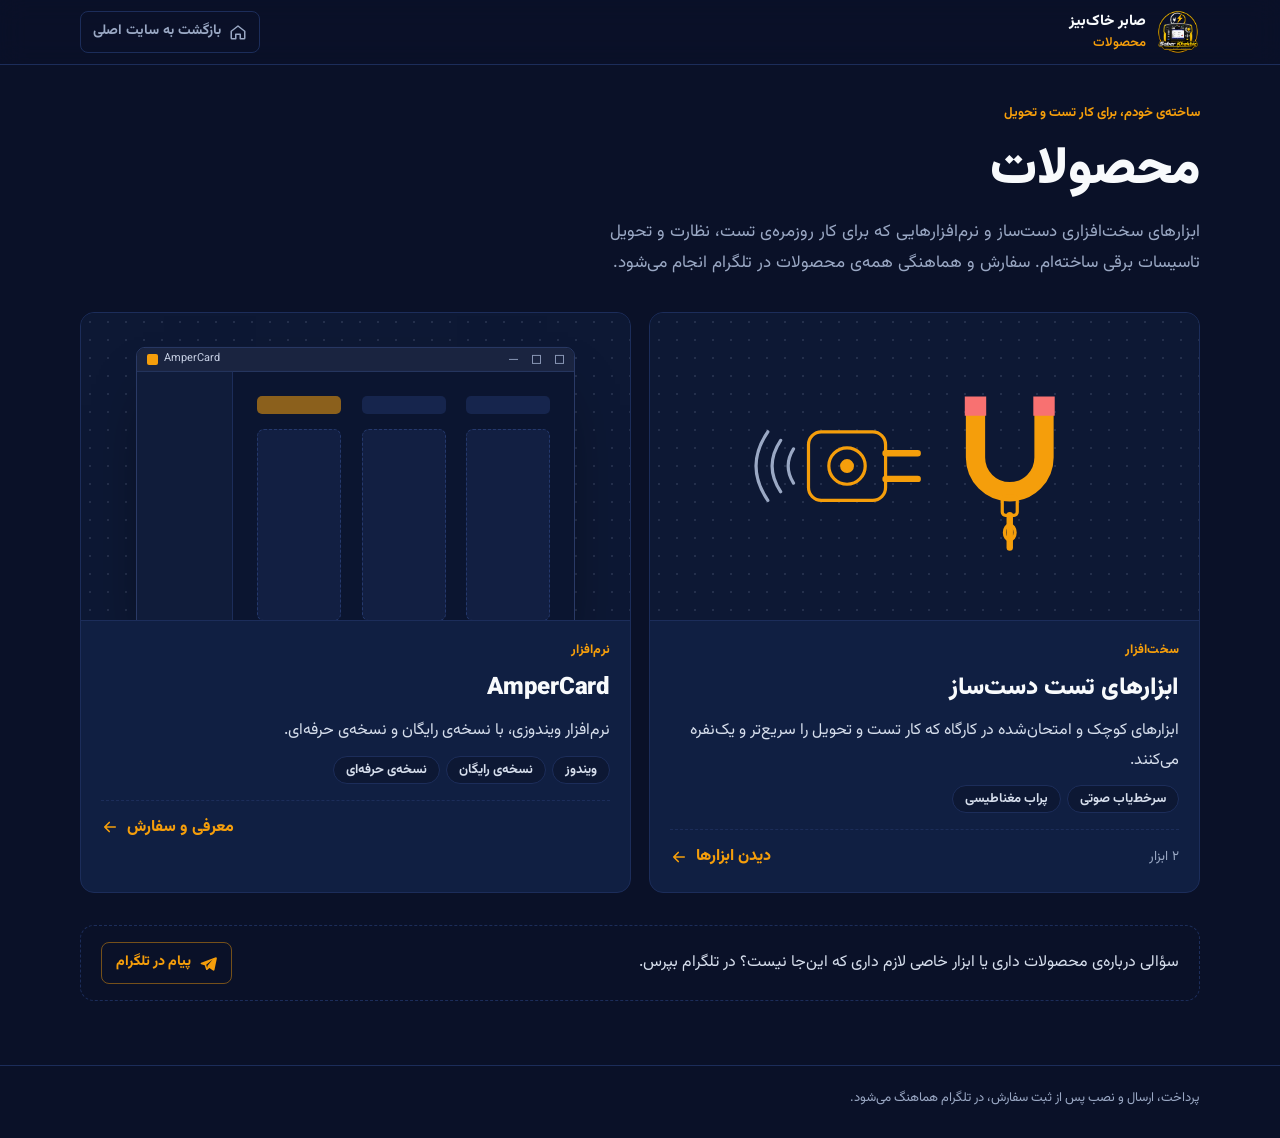
==== products/index.html @ 345f14aa "Products section: hub with hardware and software, AmperCard page scaffold, menu rename Co-Authored-B" ====
<!DOCTYPE html>
<html lang="fa" dir="rtl">
<head>
    <meta charset="UTF-8">
    <meta name="viewport" content="width=device-width, initial-scale=1.0, viewport-fit=cover">
    <title>محصولات | صابر خاک‌بیز</title>
    <meta name="description" content="محصولات صابر خاک‌بیز برای تست و تحویل تاسیسات برقی: ابزارهای سخت‌افزاری دست‌ساز و نرم‌افزار AmperCard. سفارش در تلگرام." />
    <meta name="theme-color" content="#0a1128" />
    <link rel="icon" type="image/png" href="../images/favicon.png" />
    <style>
/* Products hub: two entry cards, hardware (../shop/) and software (../software/).
   Same palette and self-hosted font as the rest of the site. */
@font-face {
    font-family: "Vazirmatn";
    src: url("../fonts/Vazirmatn-Variable.woff2") format("woff2 supports variations"),
         url("../fonts/Vazirmatn-Variable.woff2") format("woff2-variations");
    font-weight: 100 900;
    font-style: normal;
    font-display: swap;
}

:root {
    --bg: #0a1128;
    --surface: #101f42;
    --surface-2: #0d1834;
    --line: #1c2d5a;
    --ink: #f8fafc;
    --body: #d6deec;
    --muted: #9aa8c4;
    --accent: #f59e0b;
    --accent-glow: #fbbf24;
    --accent-ink: #0a1128;
    --pole: #f87171;
    --win-bar: #1a2440;
    --f-body: "Vazirmatn", Tahoma, "Segoe UI", sans-serif;
    --f-latin: "Segoe UI", "Vazirmatn", system-ui, sans-serif;
    --r: 14px;
    --maxw: 1152px;
    color-scheme: dark;
}

* { box-sizing: border-box; }
body {
    margin: 0; background: var(--bg); color: var(--ink);
    font-family: var(--f-body); font-size: 16px; line-height: 1.85;
    -webkit-font-smoothing: antialiased;
}
a { color: inherit; }
:focus-visible { outline: 2px solid var(--accent); outline-offset: 3px; }
h1, h2, h3 { text-wrap: balance; margin: 0; }
p { margin: 0; }
img { max-width: 100%; }
[hidden] { display: none !important; }

.wrap {
    max-width: var(--maxw); margin: 0 auto;
    padding-left: max(16px, env(safe-area-inset-left, 0px));
    padding-right: max(16px, env(safe-area-inset-right, 0px));
}
.ico { width: 18px; height: 18px; flex: none; }

/* ---------- header ---------- */
.topbar {
    position: sticky; top: 0; z-index: 20;
    background: rgba(10, 17, 40, .9); backdrop-filter: blur(12px); -webkit-backdrop-filter: blur(12px);
    border-bottom: 1px solid var(--line); padding-top: env(safe-area-inset-top, 0px);
}
.topbar .wrap { display: flex; align-items: center; justify-content: space-between; gap: 12px; padding-block: 10px; }
.brand { display: flex; align-items: center; gap: 10px; text-decoration: none; min-width: 0; }
.brand img { width: 44px; height: 44px; object-fit: contain; flex: none; }
.brand-txt { display: grid; min-width: 0; line-height: 1.5; }
.brand-name { font-weight: 800; font-size: 15px; }
.brand-sub { font-size: 13px; font-weight: 600; color: var(--accent); }
.tbtn {
    display: inline-flex; align-items: center; gap: 8px; font-size: 14px; font-weight: 700;
    text-decoration: none; color: var(--muted); border: 1px solid var(--line); border-radius: 8px; padding: 7px 12px; white-space: nowrap;
}
.tbtn:hover { border-color: var(--accent); color: var(--ink); }
@media (max-width: 560px) { .tbtn .tbtn-label { display: none; } }

/* ---------- hero ---------- */
main.wrap { padding-block: 36px 64px; display: grid; gap: 32px; }
.hero { display: grid; gap: 12px; max-width: 720px; }
.eyebrow { font-size: 13px; font-weight: 700; color: var(--accent); }
.hero h1 { font-weight: 900; font-size: clamp(32px, 6vw, 52px); line-height: 1.3; }
.hero p { color: var(--muted); font-size: 17px; max-width: 60ch; }

/* ---------- the two entry cards ---------- */
.doors { display: grid; gap: 18px; grid-template-columns: minmax(0, 1fr); }
@media (min-width: 820px) { .doors { grid-template-columns: repeat(2, minmax(0, 1fr)); } }
.door {
    display: grid; grid-template-rows: auto 1fr; text-decoration: none; min-width: 0;
    background: var(--surface); border: 1px solid var(--line); border-radius: var(--r); overflow: hidden;
    transition: border-color .15s ease, transform .15s ease;
}
.door:hover { border-color: rgba(245, 158, 11, .6); transform: translateY(-3px); }
.door-art {
    position: relative; aspect-ratio: 16 / 9; max-width: 100%; display: grid; place-items: center; overflow: hidden;
    background-color: var(--surface-2);
    background-image: radial-gradient(rgba(154, 168, 196, .16) 1px, transparent 1.4px);
    background-size: 18px 18px; border-bottom: 1px solid var(--line);
}
.door-body { display: grid; gap: 10px; padding: 18px 20px 20px; align-content: start; }
.kicker { font-size: 12.5px; font-weight: 800; letter-spacing: .02em; color: var(--accent); }
.door h2 { font-size: 24px; font-weight: 900; line-height: 1.4; }
.door h2[dir="ltr"] { font-family: var(--f-latin); justify-self: start; letter-spacing: -.01em; }
.door p { color: var(--body); }
.tags { list-style: none; margin: 0; padding: 0; display: flex; flex-wrap: wrap; gap: 6px; }
.tags li { font-size: 13px; font-weight: 700; color: var(--body); border: 1px solid var(--line); border-radius: 999px; padding: 1px 12px; background: var(--surface-2); }
.tags li.more { color: var(--muted); border-style: dashed; }
.door-foot { display: flex; align-items: center; justify-content: space-between; gap: 10px; margin-top: 6px; padding-top: 12px; border-top: 1px dashed var(--line); }
.door-count { font-size: 13.5px; color: var(--muted); }
.go { display: inline-flex; align-items: center; gap: 8px; font-weight: 800; color: var(--accent); }
.go svg { width: 18px; height: 18px; transition: transform .15s ease; }
.door:hover .go svg { transform: translateX(-4px); }

/* hardware drawing */
.hw-art { width: 78%; height: auto; color: var(--accent); fill: none; stroke: currentColor; stroke-width: 3; stroke-linecap: round; stroke-linejoin: round; }
.hw-art .fill { fill: currentColor; }
.hw-art .thick { stroke-width: 6; }
.hw-art .soft { stroke: var(--muted); }
.hw-art .magnet { stroke-width: 18; stroke-linecap: butt; }
.hw-art .pole { stroke: var(--pole); stroke-width: 18; stroke-linecap: butt; }

/* software window */
.win {
    width: 80%; border-radius: 9px; overflow: hidden; border: 1px solid #2a3a66; background: var(--surface-2);
    box-shadow: 0 30px 60px -28px rgba(0, 0, 0, .8); transform: translateY(10%);
}
.win-bar { display: flex; align-items: center; justify-content: space-between; height: 24px; padding-left: 10px; background: var(--win-bar); border-bottom: 1px solid #2a3a66; font-family: var(--f-latin); font-size: 11px; color: #c7d0e4; }
.win-title { display: inline-flex; align-items: center; gap: 6px; }
.win-logo { width: 11px; height: 11px; border-radius: 2px; background: var(--accent); }
.win-ctl { display: flex; gap: 14px; padding-right: 10px; }
.win-ctl i { width: 9px; height: 9px; border: 1px solid #8794b3; }
.win-ctl i:first-child { height: 0; border-width: 1px 0 0; align-self: center; }
.win-body { aspect-ratio: 16 / 10; position: relative; background: #0b1530; }
.win-body img { width: 100%; height: 100%; object-fit: cover; object-position: top center; display: block; }
.sk { position: absolute; inset: 0; display: grid; grid-template-columns: 22% 1fr; }
.sk-side { background: #101c3a; border-right: 1px solid #1c2d5a; }
.sk-main { display: grid; grid-template-columns: repeat(3, 1fr); grid-template-rows: auto 1fr; gap: 7%; padding: 7%; }
.sk-main i { height: 18px; border-radius: 5px; background: #16254d; }
.sk-main i:first-child { background: rgba(245, 158, 11, .55); }
.sk-main b { border-radius: 7px; background: #121f42; border: 1px dashed #24386c; }

/* ---------- order strip ---------- */
.strip {
    display: flex; flex-wrap: wrap; align-items: center; justify-content: space-between; gap: 12px 20px;
    padding: 16px 20px; border-radius: var(--r); border: 1px dashed var(--line);
}
.strip p { color: var(--body); }
.btn-ghost {
    display: inline-flex; align-items: center; gap: 8px; text-decoration: none; font-weight: 800; font-size: 14px;
    color: var(--accent); border: 1px solid rgba(245, 158, 11, .45); border-radius: 8px; padding: 7px 14px;
}
.btn-ghost:hover { background: var(--accent); color: var(--accent-ink); }

.foot { border-top: 1px solid var(--line); }
.foot .wrap { padding-block: 20px calc(28px + env(safe-area-inset-bottom, 0px)); font-size: 13px; color: var(--muted); }

@media (prefers-reduced-motion: reduce) {
    .door, .go svg { transition: none; }
    .door:hover { transform: none; }
    .door:hover .go svg { transform: none; }
}
    </style>
</head>
<body>
    <header class="topbar">
        <div class="wrap">
            <a class="brand" href="./index.html">
                <img src="../images/logo.png" alt="" width="44" height="44" onerror="this.hidden=true">
                <span class="brand-txt">
                    <span class="brand-name">صابر خاک‌بیز</span>
                    <span class="brand-sub">محصولات</span>
                </span>
            </a>
            <a class="tbtn" href="../index.html">
                <svg class="ico" viewBox="0 0 24 24" fill="none" stroke="currentColor" stroke-width="2" stroke-linecap="round" stroke-linejoin="round" aria-hidden="true"><path d="M3 11l9-7 9 7v9a1 1 0 0 1-1 1h-5v-6H9v6H4a1 1 0 0 1-1-1z"/></svg>
                <span class="tbtn-label">بازگشت به سایت اصلی</span>
            </a>
        </div>
    </header>

    <main class="wrap">
        <section class="hero">
            <span class="eyebrow">ساخته‌ی خودم، برای کار تست و تحویل</span>
            <h1>محصولات</h1>
            <p>ابزارهای سخت‌افزاری دست‌ساز و نرم‌افزارهایی که برای کار روزمره‌ی تست، نظارت و تحویل تاسیسات برقی ساخته‌ام. سفارش و هماهنگی همه‌ی محصولات در تلگرام انجام می‌شود.</p>
        </section>

        <div class="doors">
            <a class="door" href="../shop/index.html">
                <div class="door-art" aria-hidden="true">
                    <svg class="hw-art" viewBox="0 0 400 200">
                        <g transform="translate(20 10)">
                            <rect x="72" y="58" width="72" height="64" rx="12"/>
                            <circle cx="108" cy="90" r="17"/><circle cx="108" cy="90" r="5" class="fill"/>
                            <path d="M144 78h30M144 102h30" class="thick"/>
                            <path d="M58 74q-10 16 0 32M46 66q-16 24 0 48M34 58q-22 32 0 64" class="soft"/>
                        </g>
                        <g transform="translate(170 10)">
                            <path d="M78 34v48a32 32 0 0 0 64 0V34" class="magnet"/>
                            <path d="M68 34h20M132 34h20" class="pole"/>
                            <rect x="103" y="118" width="14" height="18" rx="3"/>
                            <path d="M110 136v30" class="thick"/><ellipse cx="110" cy="152" rx="5" ry="7"/>
                        </g>
                    </svg>
                </div>
                <div class="door-body">
                    <span class="kicker">سخت‌افزار</span>
                    <h2>ابزارهای تست دست‌ساز</h2>
                    <p>ابزارهای کوچک و امتحان‌شده در کارگاه که کار تست و تحویل را سریع‌تر و یک‌نفره می‌کنند.</p>
                    <ul class="tags" id="hwList" data-more="و {n} ابزار دیگر" hidden></ul>
                    <div class="door-foot">
                        <span class="door-count" id="hwCount" data-tpl="{n} ابزار"></span>
                        <span class="go">دیدن ابزارها <svg viewBox="0 0 24 24" fill="none" stroke="currentColor" stroke-width="2.2" stroke-linecap="round" stroke-linejoin="round" aria-hidden="true"><path d="M19 12H5M11 6l-6 6 6 6"/></svg></span>
                    </div>
                </div>
            </a>

            <a class="door" href="../software/index.html">
                <div class="door-art" aria-hidden="true">
                    <div class="win" dir="ltr">
                        <div class="win-bar"><span class="win-title"><span class="win-logo"></span><span>AmperCard</span></span><span class="win-ctl"><i></i><i></i><i></i></span></div>
                        <div class="win-body" id="swShot">
                            <div class="sk"><span class="sk-side"></span><span class="sk-main"><i></i><i></i><i></i><b></b><b></b><b></b></span></div>
                        </div>
                    </div>
                </div>
                <div class="door-body">
                    <span class="kicker">نرم‌افزار</span>
                    <h2 id="swName" dir="ltr">AmperCard</h2>
                    <p id="swDesc">نرم‌افزار ویندوزی، با نسخه‌ی رایگان و نسخه‌ی حرفه‌ای.</p>
                    <ul class="tags" id="swList" hidden></ul>
                    <div class="door-foot">
                        <span class="door-count" id="swCount" data-tpl="{n} نرم‌افزار"></span>
                        <span class="go">معرفی و سفارش <svg viewBox="0 0 24 24" fill="none" stroke="currentColor" stroke-width="2.2" stroke-linecap="round" stroke-linejoin="round" aria-hidden="true"><path d="M19 12H5M11 6l-6 6 6 6"/></svg></span>
                    </div>
                </div>
            </a>
        </div>

        <aside class="strip">
            <p>سؤالی درباره‌ی محصولات داری یا ابزار خاصی لازم داری که این‌جا نیست؟ در تلگرام بپرس.</p>
            <a class="btn-ghost" href="https://t.me/saberk14z" target="_blank" rel="noopener">
                <svg class="ico" viewBox="0 0 24 24" aria-hidden="true"><path d="M21.5 4.5L2.9 11.7c-.9.4-.9 1.6.1 1.9l4.6 1.4 1.8 5.6c.3.8 1.3 1 1.9.4l2.6-2.5 4.8 3.5c.7.5 1.7.1 1.9-.7l3.2-15.2c.2-1-.8-1.9-1.8-1.6zM9.6 14.3l8.6-6.9-6.9 8.3-.3 3.1-1.4-4.5z" fill="currentColor"/></svg>
                پیام در تلگرام
            </a>
        </aside>
    </main>

    <footer class="foot">
        <div class="wrap"><p>پرداخت، ارسال و نصب پس از ثبت سفارش، در تلگرام هماهنگ می‌شود.</p></div>
    </footer>

    <script src="../shop/products.js"></script>
    <script src="../software/products.js"></script>
    <script src="hub.js"></script>
</body>
</html>
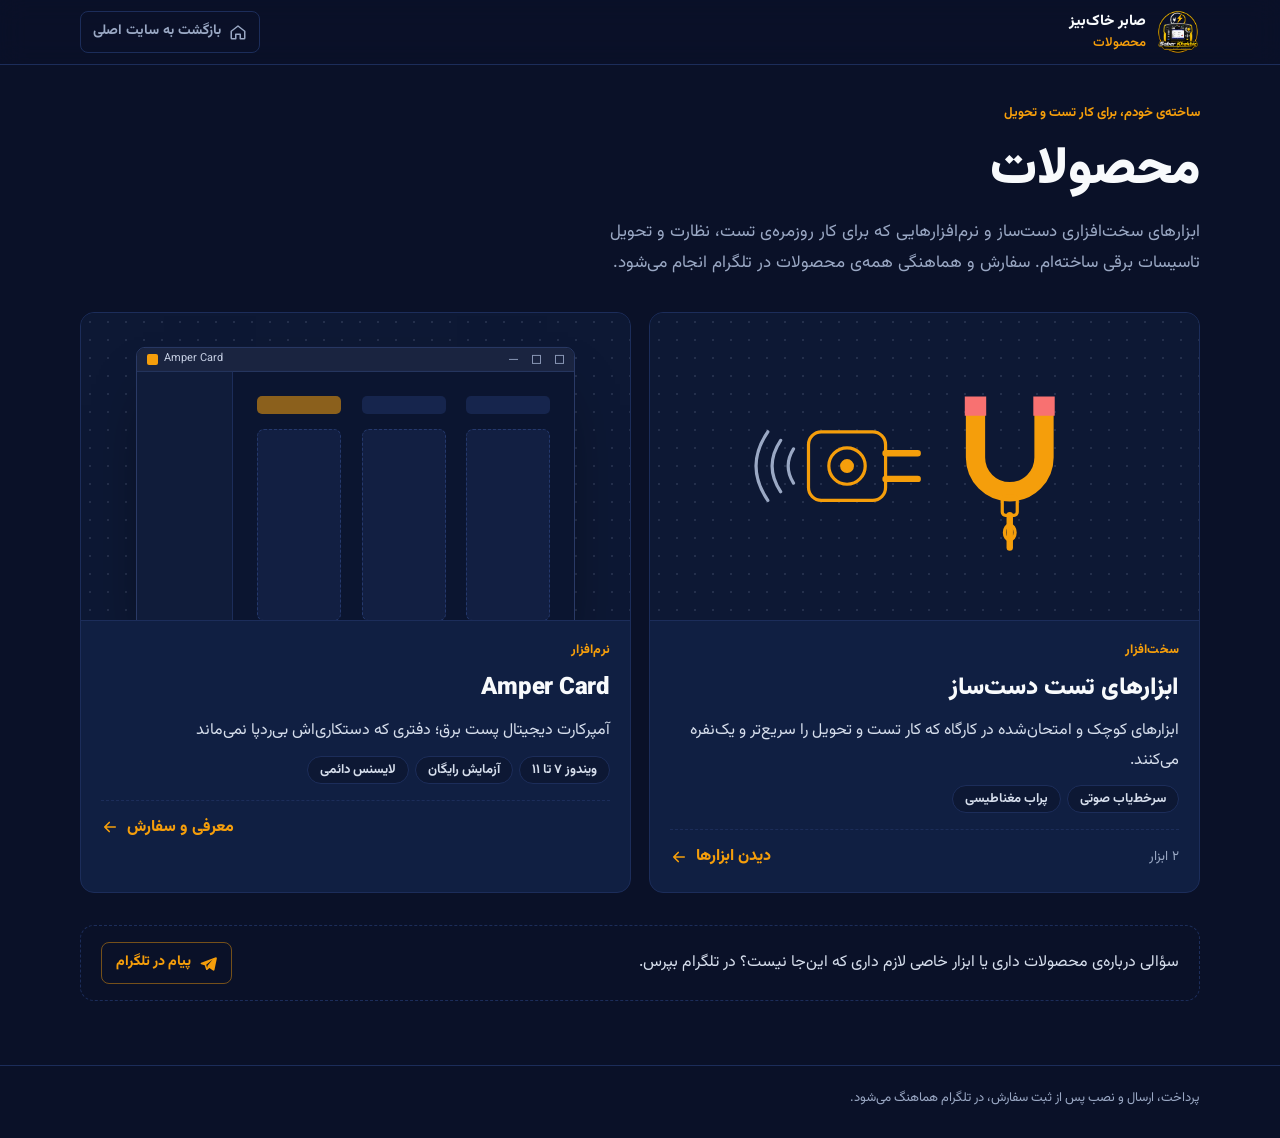
==== commit 193b937f: "Amper Card product page: content from README, key numbers, entry-window timeline, security table, sc" ====
--- a/products/index.html
+++ b/products/index.html
@@ -4,7 +4,7 @@
     <meta charset="UTF-8">
     <meta name="viewport" content="width=device-width, initial-scale=1.0, viewport-fit=cover">
     <title>محصولات | صابر خاک‌بیز</title>
-    <meta name="description" content="محصولات صابر خاک‌بیز برای تست و تحویل تاسیسات برقی: ابزارهای سخت‌افزاری دست‌ساز و نرم‌افزار AmperCard. سفارش در تلگرام." />
+    <meta name="description" content="محصولات صابر خاک‌بیز برای تست و تحویل تاسیسات برقی: ابزارهای سخت‌افزاری دست‌ساز و نرم‌افزار Amper Card. سفارش در تلگرام." />
     <meta name="theme-color" content="#0a1128" />
     <link rel="icon" type="image/png" href="../images/favicon.png" />
     <style>
@@ -134,7 +134,8 @@
 .win-ctl i { width: 9px; height: 9px; border: 1px solid #8794b3; }
 .win-ctl i:first-child { height: 0; border-width: 1px 0 0; align-self: center; }
 .win-body { aspect-ratio: 16 / 10; position: relative; background: #0b1530; }
-.win-body img { width: 100%; height: 100%; object-fit: cover; object-position: top center; display: block; }
+.win-body img { position: absolute; inset: 0; width: 100%; height: 100%; object-fit: cover; object-position: top center; display: block; }
+.win.has-shot .win-bar { display: none; }
 .sk { position: absolute; inset: 0; display: grid; grid-template-columns: 22% 1fr; }
 .sk-side { background: #101c3a; border-right: 1px solid #1c2d5a; }
 .sk-main { display: grid; grid-template-columns: repeat(3, 1fr); grid-template-rows: auto 1fr; gap: 7%; padding: 7%; }
@@ -221,7 +222,7 @@
             <a class="door" href="../software/index.html">
                 <div class="door-art" aria-hidden="true">
                     <div class="win" dir="ltr">
-                        <div class="win-bar"><span class="win-title"><span class="win-logo"></span><span>AmperCard</span></span><span class="win-ctl"><i></i><i></i><i></i></span></div>
+                        <div class="win-bar"><span class="win-title"><span class="win-logo"></span><span>Amper Card</span></span><span class="win-ctl"><i></i><i></i><i></i></span></div>
                         <div class="win-body" id="swShot">
                             <div class="sk"><span class="sk-side"></span><span class="sk-main"><i></i><i></i><i></i><b></b><b></b><b></b></span></div>
                         </div>
@@ -229,7 +230,7 @@
                 </div>
                 <div class="door-body">
                     <span class="kicker">نرم‌افزار</span>
-                    <h2 id="swName" dir="ltr">AmperCard</h2>
+                    <h2 id="swName" dir="ltr">Amper Card</h2>
                     <p id="swDesc">نرم‌افزار ویندوزی، با نسخه‌ی رایگان و نسخه‌ی حرفه‌ای.</p>
                     <ul class="tags" id="swList" hidden></ul>
                     <div class="door-foot">
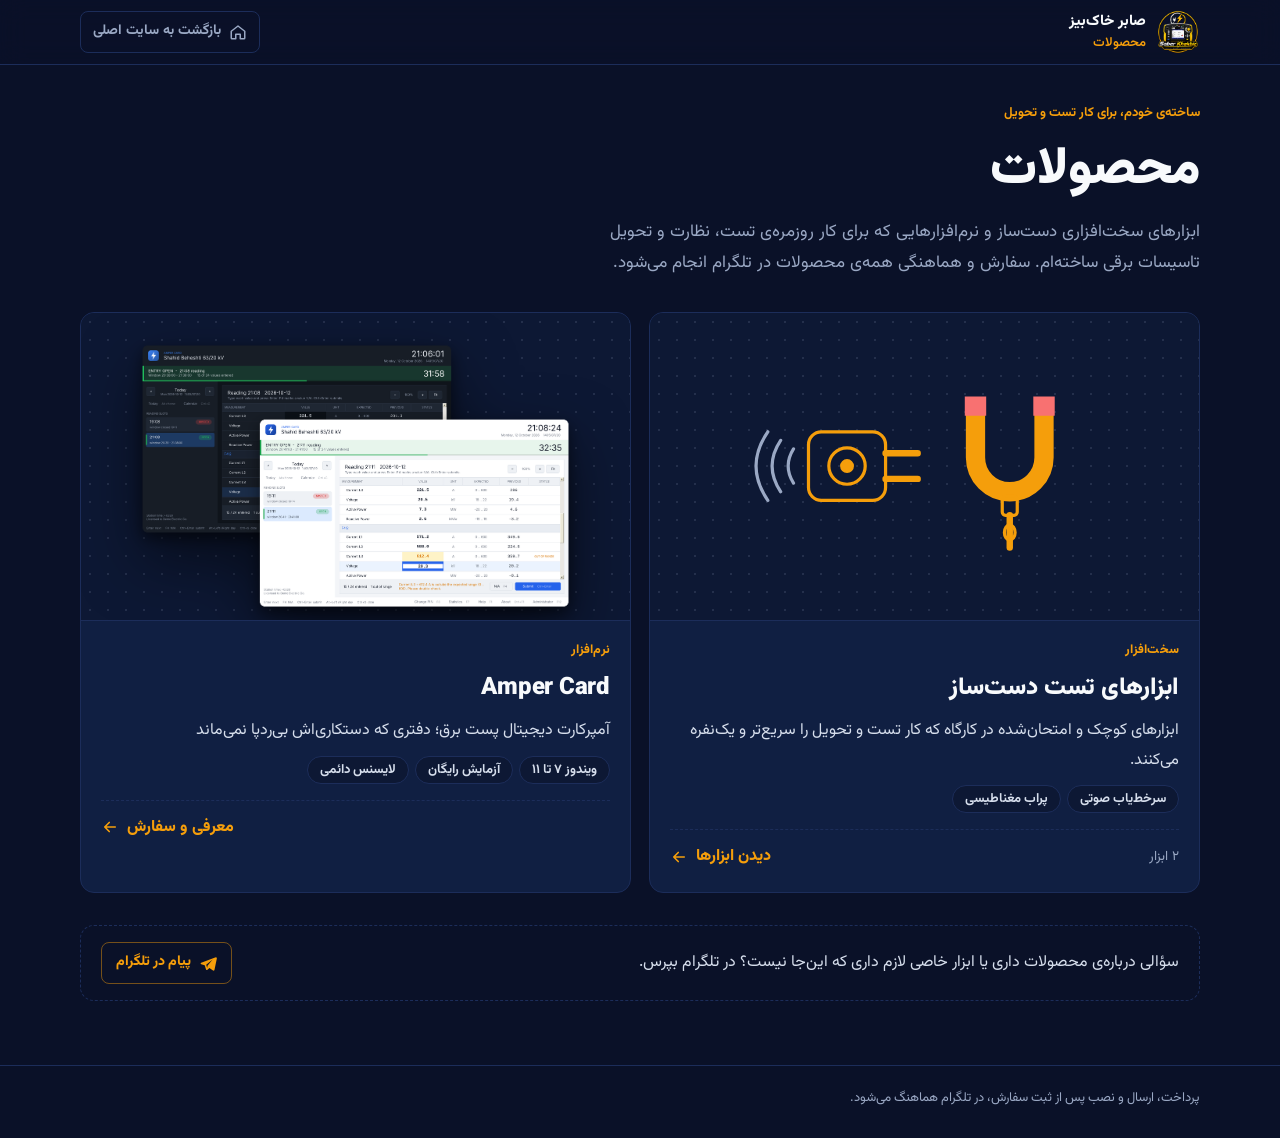
==== commit c87317ce: "Amper Card: banner cover and two-theme hero image; hub card shows the product Co-Authored-By: Claude" ====
--- a/products/index.html
+++ b/products/index.html
@@ -136,6 +136,7 @@
 .win-body { aspect-ratio: 16 / 10; position: relative; background: #0b1530; }
 .win-body img { position: absolute; inset: 0; width: 100%; height: 100%; object-fit: cover; object-position: top center; display: block; }
 .win.has-shot .win-bar { display: none; }
+.door-shot { width: 92%; height: auto; max-height: 92%; object-fit: contain; filter: drop-shadow(0 24px 30px rgba(0, 0, 0, .5)); }
 .sk { position: absolute; inset: 0; display: grid; grid-template-columns: 22% 1fr; }
 .sk-side { background: #101c3a; border-right: 1px solid #1c2d5a; }
 .sk-main { display: grid; grid-template-columns: repeat(3, 1fr); grid-template-rows: auto 1fr; gap: 7%; padding: 7%; }
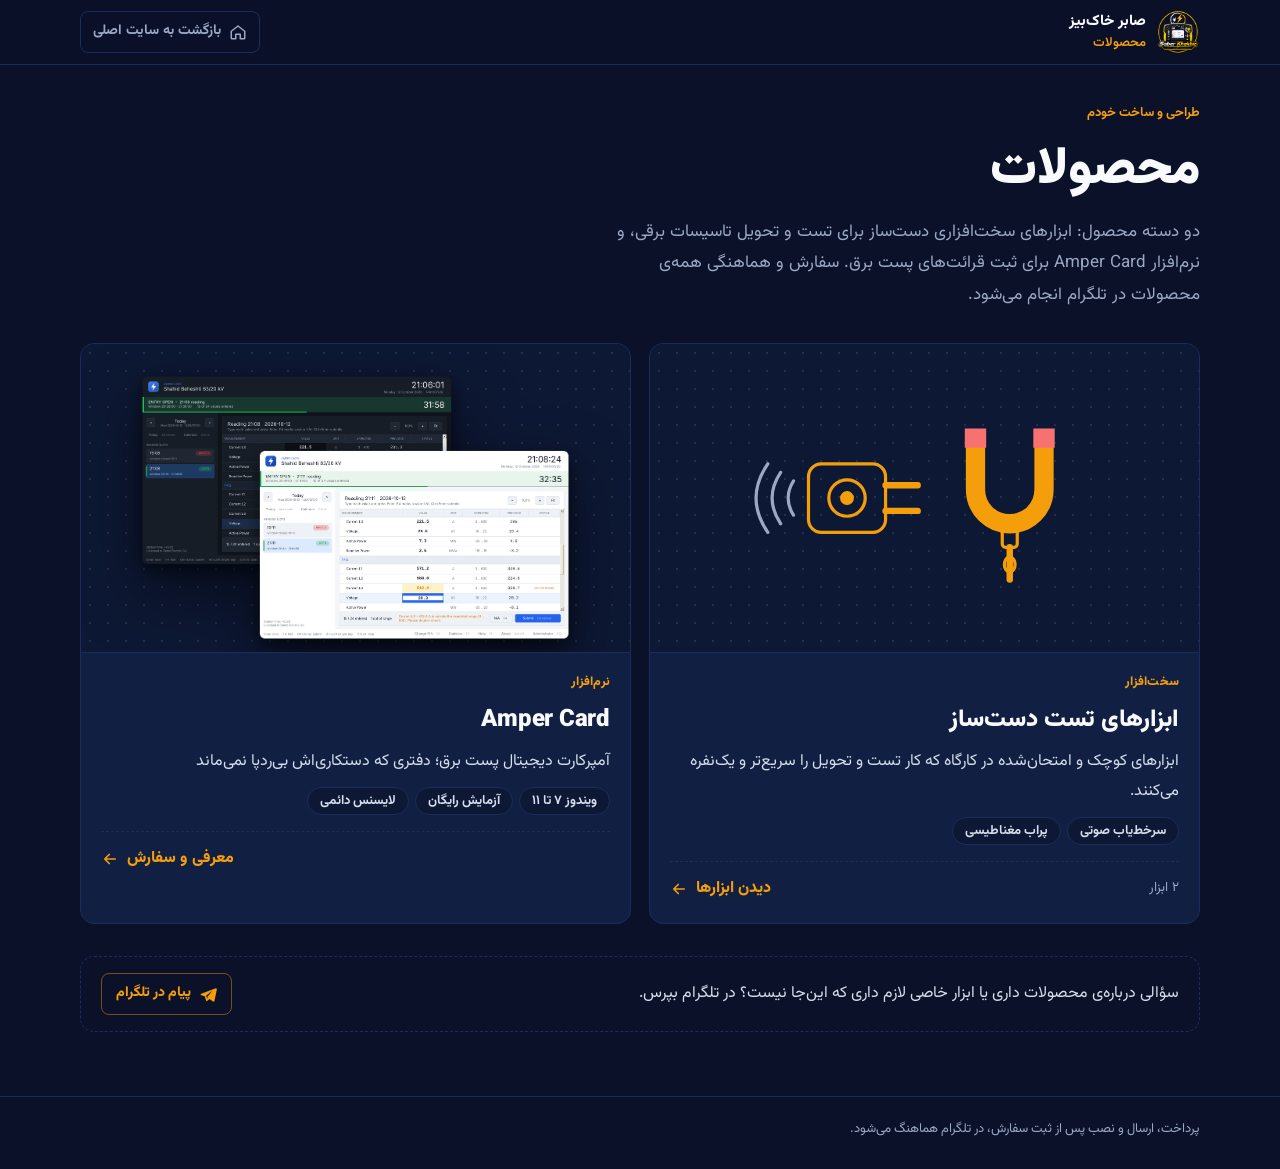
==== commit c4692ec4: "Products hub: describe hardware and software separately; Amper Card is not a testing tool Co-Authore" ====
--- a/products/index.html
+++ b/products/index.html
@@ -4,7 +4,7 @@
     <meta charset="UTF-8">
     <meta name="viewport" content="width=device-width, initial-scale=1.0, viewport-fit=cover">
     <title>محصولات | صابر خاک‌بیز</title>
-    <meta name="description" content="محصولات صابر خاک‌بیز برای تست و تحویل تاسیسات برقی: ابزارهای سخت‌افزاری دست‌ساز و نرم‌افزار Amper Card. سفارش در تلگرام." />
+    <meta name="description" content="محصولات صابر خاک‌بیز: ابزارهای سخت‌افزاری دست‌ساز برای تست و تحویل تاسیسات برقی، و نرم‌افزار Amper Card برای ثبت قرائت‌های پست برق. سفارش در تلگرام." />
     <meta name="theme-color" content="#0a1128" />
     <link rel="icon" type="image/png" href="../images/favicon.png" />
     <style>
@@ -185,9 +185,9 @@
 
     <main class="wrap">
         <section class="hero">
-            <span class="eyebrow">ساخته‌ی خودم، برای کار تست و تحویل</span>
+            <span class="eyebrow">طراحی و ساخت خودم</span>
             <h1>محصولات</h1>
-            <p>ابزارهای سخت‌افزاری دست‌ساز و نرم‌افزارهایی که برای کار روزمره‌ی تست، نظارت و تحویل تاسیسات برقی ساخته‌ام. سفارش و هماهنگی همه‌ی محصولات در تلگرام انجام می‌شود.</p>
+            <p>دو دسته محصول: ابزارهای سخت‌افزاری دست‌ساز برای تست و تحویل تاسیسات برقی، و نرم‌افزار Amper Card برای ثبت قرائت‌های پست برق. سفارش و هماهنگی همه‌ی محصولات در تلگرام انجام می‌شود.</p>
         </section>
 
         <div class="doors">
@@ -232,7 +232,7 @@
                 <div class="door-body">
                     <span class="kicker">نرم‌افزار</span>
                     <h2 id="swName" dir="ltr">Amper Card</h2>
-                    <p id="swDesc">نرم‌افزار ویندوزی، با نسخه‌ی رایگان و نسخه‌ی حرفه‌ای.</p>
+                    <p id="swDesc">آمپرکارت دیجیتال پست برق برای ویندوز.</p>
                     <ul class="tags" id="swList" hidden></ul>
                     <div class="door-foot">
                         <span class="door-count" id="swCount" data-tpl="{n} نرم‌افزار"></span>
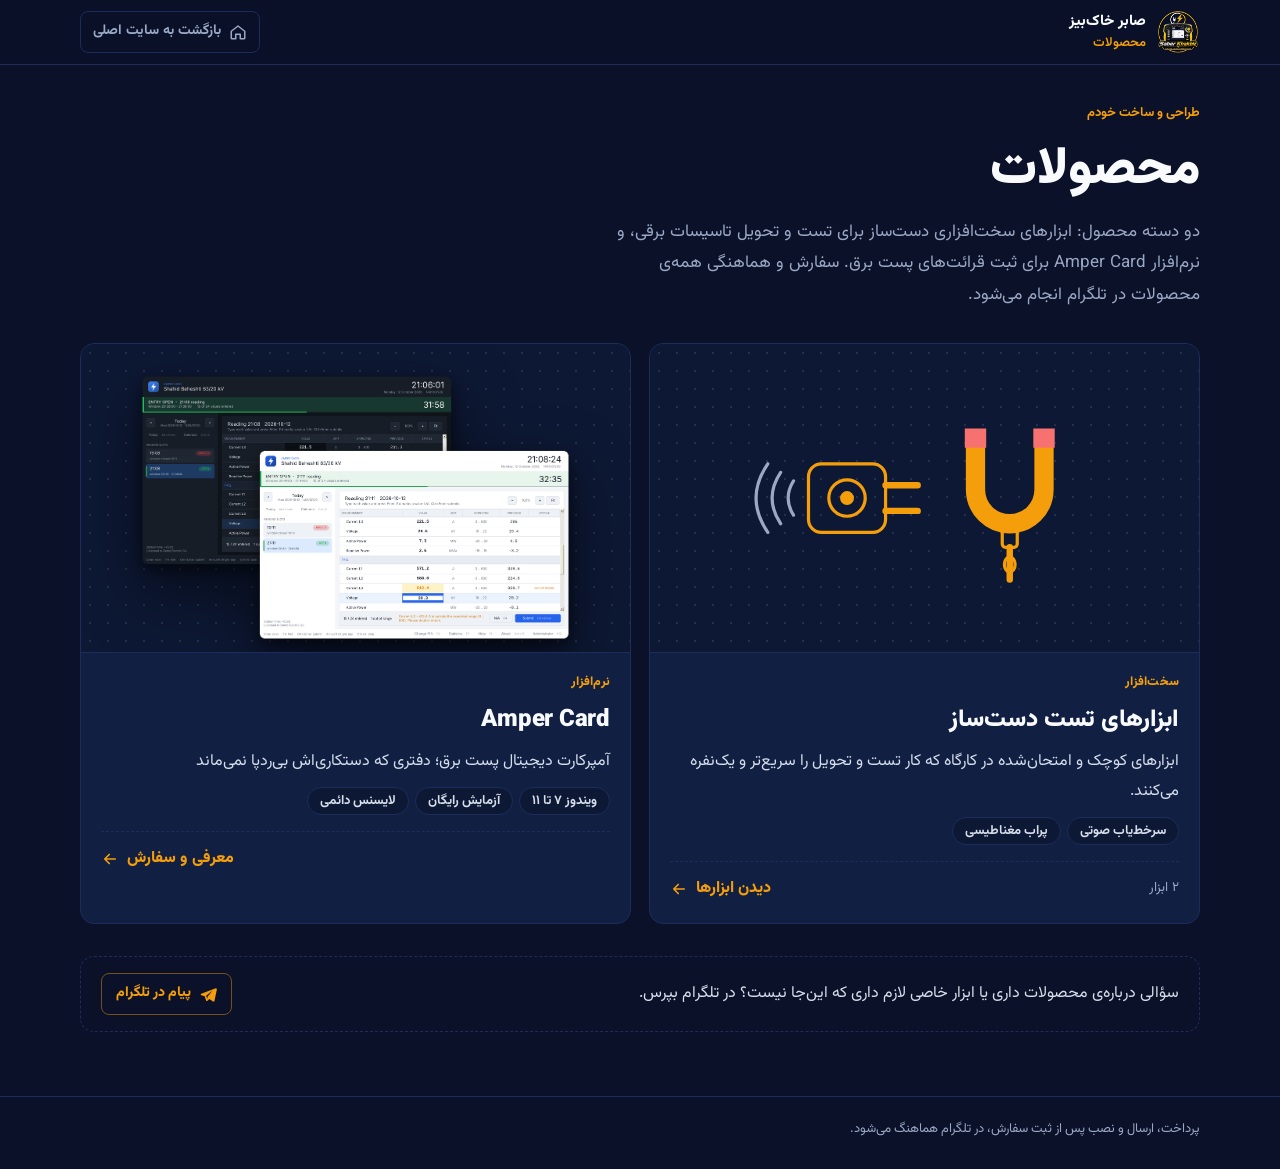
==== commit 31018d40: "Site review fixes: font, images, checklists, link previews, SEO files - Main page font: move vazirma" ====
--- a/products/index.html
+++ b/products/index.html
@@ -6,6 +6,18 @@
     <title>محصولات | صابر خاک‌بیز</title>
     <meta name="description" content="محصولات صابر خاک‌بیز: ابزارهای سخت‌افزاری دست‌ساز برای تست و تحویل تاسیسات برقی، و نرم‌افزار Amper Card برای ثبت قرائت‌های پست برق. سفارش در تلگرام." />
     <meta name="theme-color" content="#0a1128" />
+    <link rel="canonical" href="https://saber-khakbiz.github.io/Gilan-Electrical-Testing/products/" />
+    <meta property="og:type" content="website" />
+    <meta property="og:locale" content="fa_IR" />
+    <meta property="og:site_name" content="صابر خاک‌بیز" />
+    <meta property="og:title" content="محصولات | صابر خاک‌بیز" />
+    <meta property="og:description" content="ابزارهای سخت‌افزاری دست‌ساز برای تست و تحویل تاسیسات برقی، و نرم‌افزار Amper Card برای ثبت قرائت‌های پست برق." />
+    <meta property="og:url" content="https://saber-khakbiz.github.io/Gilan-Electrical-Testing/products/" />
+    <meta property="og:image" content="https://saber-khakbiz.github.io/Gilan-Electrical-Testing/images/og/og-products.jpg" />
+    <meta property="og:image:width" content="1200" />
+    <meta property="og:image:height" content="630" />
+    <meta property="og:image:alt" content="محصولات صابر خاک‌بیز" />
+    <meta name="twitter:card" content="summary_large_image" />
     <link rel="icon" type="image/png" href="../images/favicon.png" />
     <style>
 /* Products hub: two entry cards, hardware (../shop/) and software (../software/).
@@ -170,13 +182,13 @@
     <header class="topbar">
         <div class="wrap">
             <a class="brand" href="./index.html">
-                <img src="../images/logo.png" alt="" width="44" height="44" onerror="this.hidden=true">
+                <img src="../images/logo.webp" alt="" width="44" height="44" onerror="this.hidden=true">
                 <span class="brand-txt">
                     <span class="brand-name">صابر خاک‌بیز</span>
                     <span class="brand-sub">محصولات</span>
                 </span>
             </a>
-            <a class="tbtn" href="../index.html">
+            <a class="tbtn" href="../index.html" aria-label="بازگشت به سایت اصلی">
                 <svg class="ico" viewBox="0 0 24 24" fill="none" stroke="currentColor" stroke-width="2" stroke-linecap="round" stroke-linejoin="round" aria-hidden="true"><path d="M3 11l9-7 9 7v9a1 1 0 0 1-1 1h-5v-6H9v6H4a1 1 0 0 1-1-1z"/></svg>
                 <span class="tbtn-label">بازگشت به سایت اصلی</span>
             </a>
